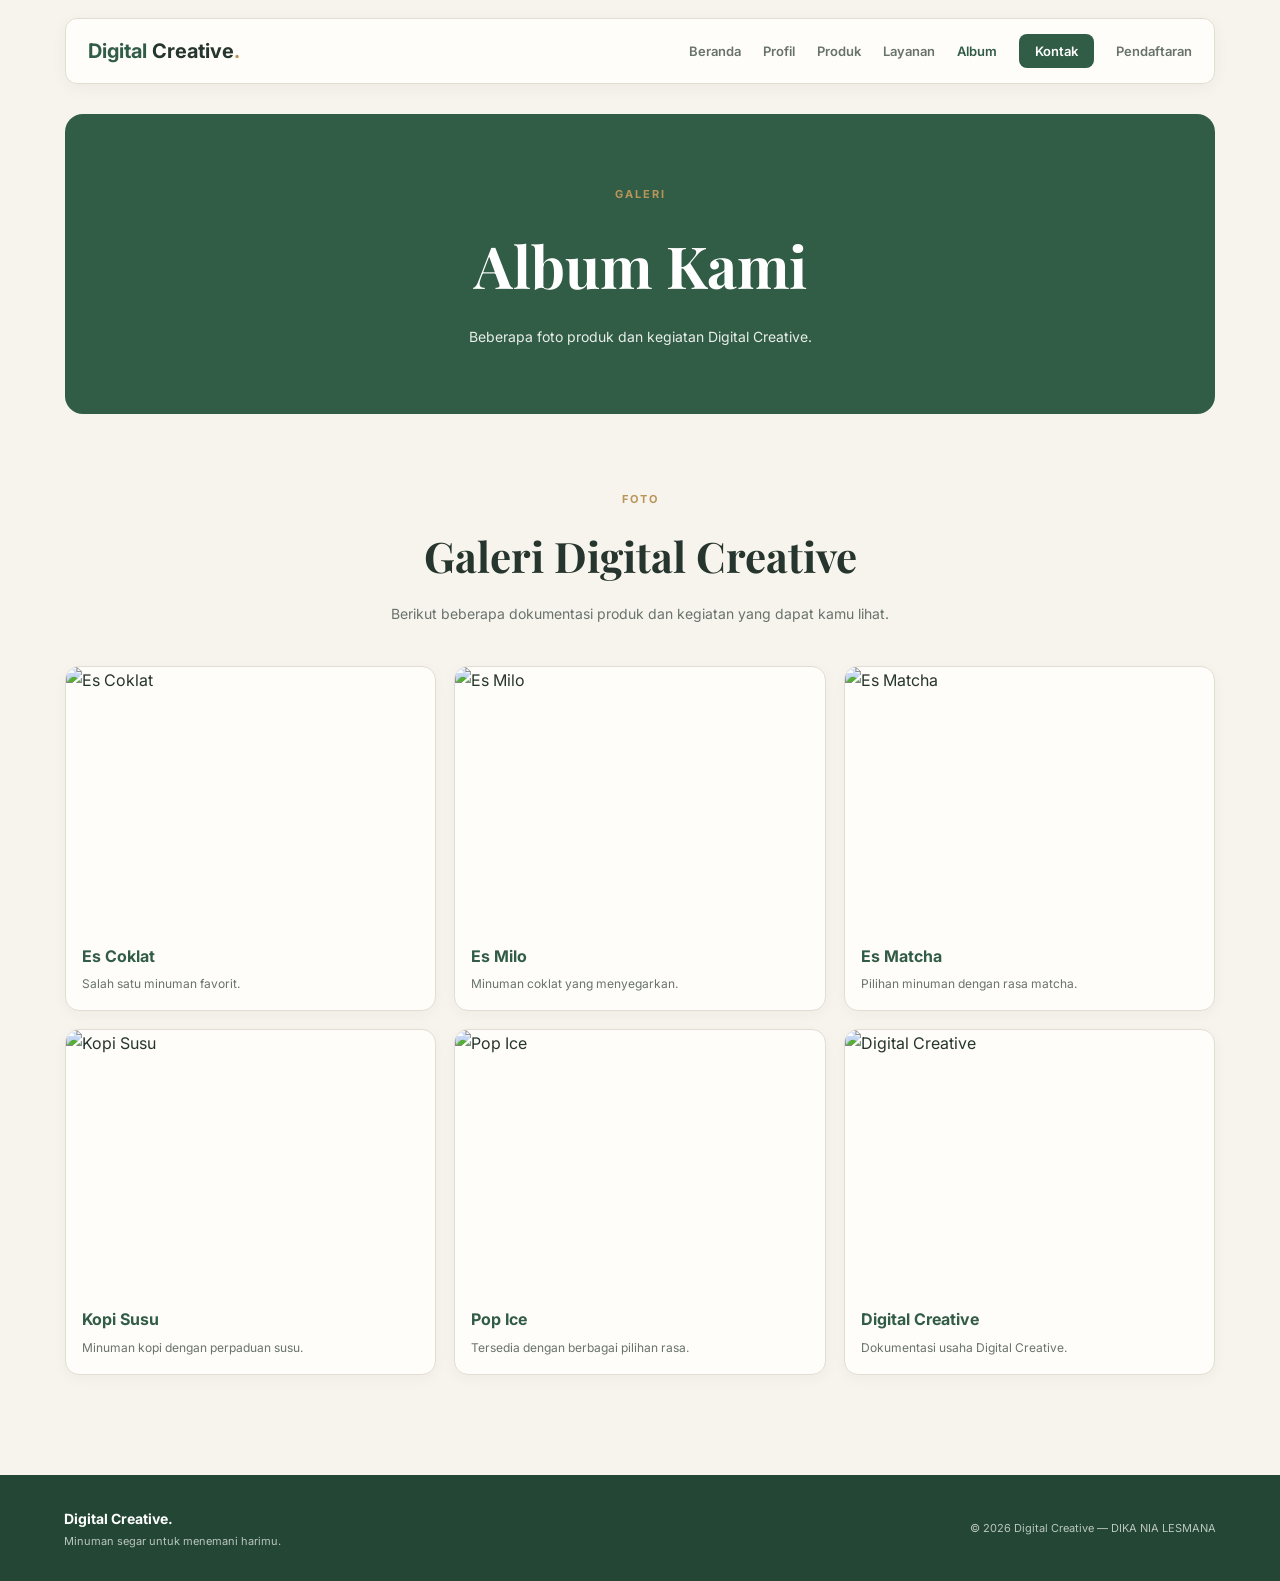
==== album.html @ 5ea25643 "Add files via upload" ====
<!DOCTYPE html>
<html lang="id">

<head>

    <meta charset="UTF-8">
    <meta name="viewport" content="width=device-width, initial-scale=1.0">

    <title>Album | Digital Creative</title>

    <link rel="stylesheet" href="style.css">

</head>

<body>


    <!-- NAVBAR -->

    <header class="navbar">

        <div class="logo">
            <span>Digital</span> Creative<b>.</b>
        </div>

        <nav>

            <ul class="menu">

                <li>
                    <a href="index.html">Beranda</a>
                </li>

                <li>
                    <a href="profil.html">Profil</a>
                </li>

                <li>
                    <a href="produk.html">Produk</a>
                </li>

                <li>
                    <a href="file:///C:/Tabelweb%202%20DIKA_XI_RPL2/layanan.html">Layanan</a>
                </li>

                <li>
                    <a href="album.html" class="active">
                        Album
                    </a>
                </li>

                <li>
                    <a href="kontak.html" class="contact">
                        Kontak
                    </a>
                </li>

                <li>
                    <a href="pendaftaran.html">
                        Pendaftaran
                    </a>
                </li>

            </ul>

        </nav>

    </header>


    <!-- HEADER -->

    <header class="page-header">

        <div>

            <span class="eyebrow">
                GALERI
            </span>

            <h1>
                Album Kami
            </h1>

            <p>
                Beberapa foto produk dan kegiatan Digital Creative.
            </p>

        </div>

    </header>


    <!-- ALBUM -->

    <section class="album-section">

        <div class="album-intro">

            <span class="eyebrow">
                FOTO
            </span>

            <h2>
                Galeri Digital Creative
            </h2>

            <p>
                Berikut beberapa dokumentasi produk dan kegiatan
                yang dapat kamu lihat.
            </p>

        </div>


        <div class="album-grid">


            <!-- ALBUM 1 -->

            <div class="album-item">

                <img
                    src="es coklat.jpeg"
                    alt="Es Coklat"
                >

                <div class="album-caption">

                    <h3>
                        Es Coklat
                    </h3>

                    <p>
                        Salah satu minuman favorit.
                    </p>

                </div>

            </div>


            <!-- ALBUM 2 -->

            <div class="album-item">

                <img
                    src="es milo.jpeg"
                    alt="Es Milo"
                >

                <div class="album-caption">

                    <h3>
                        Es Milo
                    </h3>

                    <p>
                        Minuman coklat yang menyegarkan.
                    </p>

                </div>

            </div>


            <!-- ALBUM 3 -->

            <div class="album-item">

                <img
                    src="es matcha.jpeg"
                    alt="Es Matcha"
                >

                <div class="album-caption">

                    <h3>
                        Es Matcha
                    </h3>

                    <p>
                        Pilihan minuman dengan rasa matcha.
                    </p>

                </div>

            </div>


            <!-- ALBUM 4 -->

            <div class="album-item">

                <img
                    src="kopi susu.jpeg"
                    alt="Kopi Susu"
                >

                <div class="album-caption">

                    <h3>
                        Kopi Susu
                    </h3>

                    <p>
                        Minuman kopi dengan perpaduan susu.
                    </p>

                </div>

            </div>


            <!-- ALBUM 5 -->

            <div class="album-item">

                <img
                    src="pop ice.jpeg"
                    alt="Pop Ice"
                >

                <div class="album-caption">

                    <h3>
                        Pop Ice
                    </h3>

                    <p>
                        Tersedia dengan berbagai pilihan rasa.
                    </p>

                </div>

            </div>


            <!-- ALBUM 6 -->

            <div class="album-item">

                <img
                    src="profil1.jpeg"
                    alt="Digital Creative"
                >

                <div class="album-caption">

                    <h3>
                        Digital Creative
                    </h3>

                    <p>
                        Dokumentasi usaha Digital Creative.
                    </p>

                </div>

            </div>


        </div>

    </section>


    <!-- FOOTER -->

    <footer>

        <div>
            <strong>Digital Creative.</strong>

            <p>
                Minuman segar untuk menemani harimu.
            </p>
        </div>

        <p>
            © 2026 Digital Creative — DIKA NIA LESMANA
        </p>

    </footer>


</body>
</html>
---- style.css ----
@import url('https://fonts.googleapis.com/css2?family=Inter:wght@400;500;600;700&family=Playfair+Display:wght@600;700&display=swap');

/* =========================
   DASAR
========================= */

* {
    margin: 0;
    padding: 0;
    box-sizing: border-box;
}

html {
    scroll-behavior: smooth;
}

body {
    font-family: 'Inter', sans-serif;
    background: #f7f4ee;
    color: #26352d;
    line-height: 1.7;
}

a {
    text-decoration: none;
    color: inherit;
}

img {
    max-width: 100%;
    display: block;
}


/* =========================
   WARNA
========================= */

:root {
    --cream: #f7f4ee;
    --white: #fffdf9;
    --green: #315c46;
    --green-dark: #244635;
    --gold: #b9955a;
    --text: #26352d;
    --muted: #68736c;
    --border: #e2ddd2;
    --shadow: 0 8px 25px rgba(40, 55, 45, 0.07);
}


/* =========================
   NAVBAR
========================= */

.navbar {
    width: 92%;
    max-width: 1150px;
    margin: 18px auto 0;

    padding: 15px 22px;

    display: flex;
    justify-content: space-between;
    align-items: center;

    background: var(--white);

    border: 1px solid var(--border);
    border-radius: 12px;

    position: sticky;
    top: 12px;

    z-index: 100;

    box-shadow: 0 4px 15px rgba(40, 55, 45, 0.05);
}

.logo {
    font-size: 20px;
    font-weight: 700;
    white-space: nowrap;
}

.logo span {
    color: var(--green);
}

.logo b {
    color: var(--gold);
}

.menu {
    display: flex;
    align-items: center;
    gap: 22px;
    list-style: none;
}

.menu a {
    color: var(--muted);
    font-size: 13px;
    font-weight: 600;
    transition: 0.2s;
}

.menu a:hover,
.menu a.active {
    color: var(--green);
}

.menu .contact {
    background: var(--green);
    color: white;

    padding: 9px 16px;
    border-radius: 8px;
}

.menu .contact:hover {
    background: var(--green-dark);
    color: white;
}


/* =========================
   HERO
========================= */

.hero {
    width: 92%;
    max-width: 1150px;
    min-height: 590px;

    margin: auto;

    display: grid;
    grid-template-columns: 1fr 1fr;

    align-items: center;

    gap: 55px;
}

.eyebrow {
    display: inline-block;

    color: var(--gold);

    font-size: 11px;
    font-weight: 700;

    letter-spacing: 2px;

    margin-bottom: 12px;
}

.hero h1 {
    font-family: 'Playfair Display', serif;

    font-size: clamp(42px, 6vw, 68px);

    line-height: 1.08;

    margin-bottom: 20px;

    color: var(--text);
}

.hero h1 span {
    color: var(--green);
}

.hero p {
    max-width: 570px;

    color: var(--muted);

    font-size: 15px;

    margin-bottom: 28px;
}

.buttons {
    display: flex;
    gap: 10px;
    flex-wrap: wrap;
}

.btn {
    display: inline-block;

    padding: 12px 20px;

    border-radius: 8px;

    background: var(--green);

    color: white;

    font-size: 13px;
    font-weight: 600;

    transition: 0.2s;
}

.btn:hover {
    background: var(--green-dark);
    transform: translateY(-2px);
}

.btn-outline {
    background: transparent;

    color: var(--green);

    border: 1px solid var(--green);
}

.btn-outline:hover {
    background: var(--green);
    color: white;
}


/* =========================
   HERO IMAGE
========================= */

.hero-image img {
    width: 100%;
    height: 440px;

    object-fit: cover;

    border-radius: 18px;

    box-shadow: var(--shadow);
}


/* =========================
   SECTION
========================= */

.section {
    width: 92%;
    max-width: 1150px;

    margin: auto;

    padding: 85px 0;
}

.section-header {
    max-width: 650px;

    text-align: center;

    margin: 0 auto 45px;
}

.section h2 {
    font-family: 'Playfair Display', serif;

    font-size: clamp(32px, 4vw, 46px);

    line-height: 1.2;

    margin-bottom: 12px;
}

.section-header p {
    color: var(--muted);
}


/* =========================
   CARDS
========================= */

.cards {
    display: grid;

    grid-template-columns: repeat(3, 1fr);

    gap: 20px;
}

.card {
    background: var(--white);

    border: 1px solid var(--border);

    border-radius: 14px;

    padding: 28px;

    transition: 0.25s;
}

.card:hover {
    transform: translateY(-5px);
    box-shadow: var(--shadow);
}

.icon {
    width: 48px;
    height: 48px;

    display: grid;
    place-items: center;

    background: #edf1eb;

    border-radius: 12px;

    margin-bottom: 18px;

    font-size: 21px;
}

.card h3 {
    margin-bottom: 8px;

    font-size: 18px;
}

.card p {
    color: var(--muted);

    font-size: 13px;
}


/* =========================
   ABOUT
========================= */

.about {
    width: 92%;
    max-width: 1150px;

    margin: auto;

    padding: 80px 0 110px;

    display: grid;

    grid-template-columns: .9fr 1.1fr;

    gap: 65px;

    align-items: center;
}

.about-image img {
    width: 100%;
    height: 450px;

    object-fit: cover;

    border-radius: 18px;

    box-shadow: var(--shadow);
}

.about-text h2 {
    font-family: 'Playfair Display', serif;

    font-size: clamp(32px, 4vw, 46px);

    line-height: 1.2;

    margin-bottom: 18px;
}

.about-text p {
    color: var(--muted);

    margin-bottom: 12px;

    font-size: 14px;
}

.about-text strong {
    display: block;

    margin: 22px 0 8px;
}

.about-text ol {
    padding-left: 20px;

    color: var(--muted);

    font-size: 14px;
}


/* =========================
   PAGE HEADER
========================= */

.page-header {
    width: 92%;
    max-width: 1150px;

    min-height: 300px;

    margin: 30px auto 0;

    display: flex;

    justify-content: center;
    align-items: center;

    text-align: center;

    padding: 50px 20px;

    background: var(--green);

    border-radius: 18px;
}

.page-header h1 {
    color: white;

    font-family: 'Playfair Display', serif;

    font-size: clamp(38px, 5vw, 58px);

    margin-bottom: 10px;
}

.page-header p {
    color: #e8eee9;

    font-size: 14px;
}


/* =========================
   PROFILE
========================= */

.profile-content {
    width: 92%;
    max-width: 1150px;

    margin: auto;

    padding: 85px 0;

    display: grid;

    grid-template-columns: 1.1fr .9fr;

    gap: 65px;

    align-items: center;
}

.profile-content h2 {
    font-family: 'Playfair Display', serif;

    font-size: 44px;

    line-height: 1.2;

    margin-bottom: 15px;
}

.description {
    color: var(--muted);

    font-size: 14px;

    margin-bottom: 25px;
}

.biodata {
    display: grid;

    grid-template-columns: repeat(2, 1fr);

    gap: 12px;
}

.bio-card {
    background: var(--white);

    border: 1px solid var(--border);

    padding: 18px;

    border-radius: 12px;
}

.bio-label {
    display: block;

    color: #89918b;

    font-size: 9px;

    font-weight: 700;

    letter-spacing: 1.5px;

    margin-bottom: 5px;
}

.bio-value {
    font-size: 12px;

    font-weight: 700;
}

.profile-photo {
    display: flex;

    justify-content: center;
}

.profile-card {
    width: min(100%, 360px);

    padding: 10px;

    background: white;

    border: 1px solid var(--border);

    border-radius: 18px;

    box-shadow: var(--shadow);
}

.profile-card img {
    width: 100%;

    aspect-ratio: 4 / 5;

    object-fit: cover;

    border-radius: 12px;
}


/* =========================
   VALUES
========================= */

.values {
    width: 92%;
    max-width: 1150px;

    margin: auto;

    padding-bottom: 100px;
}

.values-header {
    text-align: center;

    max-width: 650px;

    margin: 0 auto 40px;
}

.values-header h2 {
    font-family: 'Playfair Display', serif;

    font-size: 42px;

    margin-bottom: 10px;
}

.values-header p {
    color: var(--muted);

    font-size: 14px;
}

.value-grid {
    display: grid;

    grid-template-columns: repeat(3, 1fr);

    gap: 20px;
}

.value-card {
    background: var(--white);

    border: 1px solid var(--border);

    border-radius: 14px;

    padding: 28px;
}

.value-icon {
    width: 48px;
    height: 48px;

    display: grid;
    place-items: center;

    background: #edf1eb;

    color: var(--green);

    border-radius: 12px;

    margin-bottom: 17px;
}

.value-card h3 {
    font-size: 18px;

    margin-bottom: 8px;
}

.value-card p {
    color: var(--muted);

    font-size: 13px;
}


/* =========================
   PRODUK
========================= */

.product-hero {
    width: 92%;
    max-width: 1150px;

    min-height: 330px;

    margin: auto;

    display: flex;

    justify-content: center;
    align-items: center;

    text-align: center;

    padding: 70px 20px;
}

.hero-content {
    max-width: 700px;
}

.product-hero h1 {
    font-family: 'Playfair Display', serif;

    font-size: clamp(40px, 6vw, 60px);

    line-height: 1.1;

    margin-bottom: 15px;
}

.product-hero h1 span {
    color: var(--green);
}

.hero-description {
    color: var(--muted);

    font-size: 14px;
}

.products {
    width: 92%;
    max-width: 1150px;

    margin: auto;

    padding-bottom: 90px;
}

.product-grid {
    display: grid;

    grid-template-columns: repeat(3, 1fr);

    gap: 22px;
}

.product-card {
    background: var(--white);

    border: 1px solid var(--border);

    border-radius: 16px;

    overflow: hidden;

    transition: .25s;
}

.product-card:hover {
    transform: translateY(-5px);

    box-shadow: var(--shadow);
}

.product-image {
    height: 250px;

    overflow: hidden;

    background: #eee;
}

.product-image img {
    width: 100%;
    height: 100%;

    object-fit: cover;

    transition: .3s;
}

.product-card:hover .product-image img {
    transform: scale(1.03);
}

.product-label {
    position: absolute;

    margin-top: -235px;
    margin-left: 15px;

    background: white;

    color: var(--green);

    padding: 6px 10px;

    border-radius: 20px;

    font-size: 9px;

    font-weight: 700;
}

.product-content {
    padding: 22px;
}

.product-content h3 {
    font-size: 19px;

    margin-bottom: 7px;
}

.product-content p {
    color: var(--muted);

    font-size: 13px;

    min-height: 65px;

    margin-bottom: 15px;
}

.product-bottom {
    display: flex;

    justify-content: space-between;

    align-items: center;
}

.price {
    color: var(--green);

    font-size: 17px;

    font-weight: 700;
}

.buy-btn {
    background: var(--green);

    color: white;

    padding: 8px 13px;

    border-radius: 7px;

    font-size: 11px;

    font-weight: 600;
}

.buy-btn:hover {
    background: var(--green-dark);
}

.product-info {
    width: 92%;
    max-width: 950px;

    margin: 0 auto 90px;

    padding: 40px;

    text-align: center;

    background: #e9eee8;

    border-radius: 16px;
}

.product-info h2 {
    font-family: 'Playfair Display', serif;

    font-size: 30px;

    color: var(--green);

    margin-bottom: 8px;
}

.product-info p {
    color: var(--muted);

    font-size: 14px;
}


/* =========================
   LAYANAN
========================= */

.service-section {
    width: 92%;
    max-width: 1150px;

    margin: auto;

    padding: 80px 0;
}

.section-title {
    text-align: center;

    margin-bottom: 45px;
}

.section-title h2 {
    font-family: 'Playfair Display', serif;

    color: var(--green);

    font-size: 40px;

    margin-bottom: 10px;
}

.section-title p {
    color: var(--muted);

    font-size: 14px;
}

.service-container {
    display: grid;

    grid-template-columns: repeat(3, 1fr);

    gap: 20px;
}

.service-card {
    background: var(--white);

    padding: 30px 25px;

    text-align: center;

    border-radius: 14px;

    border: 1px solid var(--border);

    transition: .25s;
}

.service-card:hover {
    transform: translateY(-5px);

    box-shadow: var(--shadow);
}

.service-icon {
    width: 65px;
    height: 65px;

    margin: 0 auto 18px;

    border-radius: 50%;

    background: #edf1eb;

    display: flex;

    justify-content: center;
    align-items: center;

    font-size: 28px;
}

.service-card h3 {
    color: var(--green);

    font-size: 18px;

    margin-bottom: 8px;
}

.service-card p {
    color: var(--muted);

    font-size: 13px;
}


/* =========================
   CTA
========================= */

.cta {
    background: var(--green);

    padding: 55px 8%;

    text-align: center;

    color: white;
}

.cta h2 {
    font-family: 'Playfair Display', serif;

    font-size: 32px;

    margin-bottom: 10px;
}

.cta p {
    color: #e2e9e4;

    font-size: 14px;

    margin-bottom: 22px;
}

.cta a {
    display: inline-block;

    background: white;

    color: var(--green);

    padding: 10px 22px;

    border-radius: 7px;

    font-size: 13px;

    font-weight: 700;
}

.cta a:hover {
    background: #f1eee6;
}


/* =========================
   ALBUM
========================= */

.album-section {
    width: 92%;
    max-width: 1150px;

    margin: auto;

    padding: 70px 0 100px;
}

.album-intro {
    text-align: center;

    max-width: 650px;

    margin: 0 auto 40px;
}

.album-intro h2 {
    font-family: 'Playfair Display', serif;

    font-size: 42px;

    margin-bottom: 10px;
}

.album-intro p {
    color: var(--muted);

    font-size: 14px;
}

.album-grid {
    display: grid;

    grid-template-columns: repeat(3, 1fr);

    gap: 18px;
}

.album-item {
    background: var(--white);

    border: 1px solid var(--border);

    border-radius: 14px;

    overflow: hidden;

    box-shadow: 0 4px 15px rgba(40, 55, 45, .04);
}

.album-item img {
    width: 100%;
    height: 260px;

    object-fit: cover;

    transition: .3s;
}

.album-item:hover img {
    transform: scale(1.03);
}

.album-caption {
    padding: 16px;
}

.album-caption h3 {
    color: var(--green);

    font-size: 16px;

    margin-bottom: 4px;
}

.album-caption p {
    color: var(--muted);

    font-size: 12px;
}


/* =========================
   KONTAK
========================= */

.contact-section {
    width: 92%;
    max-width: 1000px;

    margin: auto;

    padding: 70px 0 100px;
}

.contact-grid {
    display: grid;

    grid-template-columns: .8fr 1.2fr;

    gap: 25px;
}

.contact-info,
.contact-form {
    background: var(--white);

    border: 1px solid var(--border);

    border-radius: 15px;

    padding: 30px;

    box-shadow: 0 5px 20px rgba(40, 55, 45, .04);
}

.contact-info h2,
.contact-form h2 {
    font-family: 'Playfair Display', serif;

    color: var(--green);

    font-size: 28px;

    margin-bottom: 15px;
}

.contact-info > p {
    color: var(--muted);

    font-size: 13px;

    margin-bottom: 25px;
}

.contact-item {
    padding: 14px 0;

    border-bottom: 1px solid var(--border);
}

.contact-item:last-child {
    border-bottom: none;
}

.contact-item strong {
    display: block;

    color: var(--green);

    font-size: 12px;

    margin-bottom: 3px;
}

.contact-item span {
    color: var(--muted);

    font-size: 13px;
}

.form-group {
    margin-bottom: 17px;
}

.form-group label {
    display: block;

    font-size: 12px;

    font-weight: 600;

    margin-bottom: 6px;
}

.form-group input,
.form-group textarea,
.form-group select {
    width: 100%;

    padding: 11px 12px;

    border: 1px solid var(--border);

    border-radius: 8px;

    background: #fff;

    font-family: inherit;

    font-size: 13px;

    outline: none;
}

.form-group textarea {
    min-height: 120px;

    resize: vertical;
}

.form-group input:focus,
.form-group textarea:focus,
.form-group select:focus {
    border-color: var(--green);
}

.submit-btn {
    border: none;

    background: var(--green);

    color: white;

    padding: 11px 20px;

    border-radius: 8px;

    font-family: inherit;

    font-size: 13px;

    font-weight: 600;

    cursor: pointer;
}

.submit-btn:hover {
    background: var(--green-dark);
}


/* =========================
   FOOTER
========================= */

footer {
    background: var(--green-dark);

    color: #dfe7e1;

    padding: 30px 5%;

    display: flex;

    justify-content: space-between;

    align-items: center;

    gap: 20px;
}

footer strong {
    color: white;

    font-size: 14px;
}

footer p {
    font-size: 11px;

    opacity: .8;
}


/* =========================
   RESPONSIVE
========================= */

@media (max-width: 850px) {

    .menu {
        display: none;
    }

    .hero {
        grid-template-columns: 1fr;

        padding: 70px 0;

        min-height: auto;
    }

    .hero-image img {
        height: 380px;
    }

    .cards,
    .value-grid,
    .service-container,
    .product-grid {
        grid-template-columns: repeat(2, 1fr);
    }

    .about,
    .profile-content,
    .contact-grid {
        grid-template-columns: 1fr;

        gap: 40px;
    }

    .profile-photo {
        order: -1;
    }

    .album-grid {
        grid-template-columns: repeat(2, 1fr);
    }

    footer {
        flex-direction: column;

        align-items: flex-start;
    }
}


@media (max-width: 550px) {

    .navbar {
        width: 94%;

        padding: 14px 16px;
    }

    .logo {
        font-size: 18px;
    }

    .hero {
        width: 92%;

        padding: 55px 0;
    }

    .hero h1 {
        font-size: 42px;
    }

    .hero-image img {
        height: 300px;
    }

    .buttons {
        flex-direction: column;
    }

    .btn {
        text-align: center;
    }

    .section {
        padding: 65px 0;
    }

    .cards,
    .value-grid,
    .service-container,
    .product-grid,
    .album-grid {
        grid-template-columns: 1fr;
    }

    .about {
        padding: 60px 0 80px;
    }

    .about-image img {
        height: 330px;
    }

    .biodata {
        grid-template-columns: 1fr;
    }

    .profile-content h2 {
        font-size: 35px;
    }

    .profile-card {
        width: 90%;
    }

    .page-header {
        width: 94%;

        min-height: 250px;

        margin-top: 22px;
    }

    .page-header h1 {
        font-size: 38px;
    }

    .product-hero {
        min-height: 280px;
    }

    .product-hero h1 {
        font-size: 40px;
    }

    .product-image {
        height: 280px;
    }

    .product-info {
        padding: 30px 20px;
    }

    .album-item img {
        height: 280px;
    }

    .contact-section {
        padding: 55px 0 75px;
    }

    footer {
        padding: 28px 20px;
    }
}
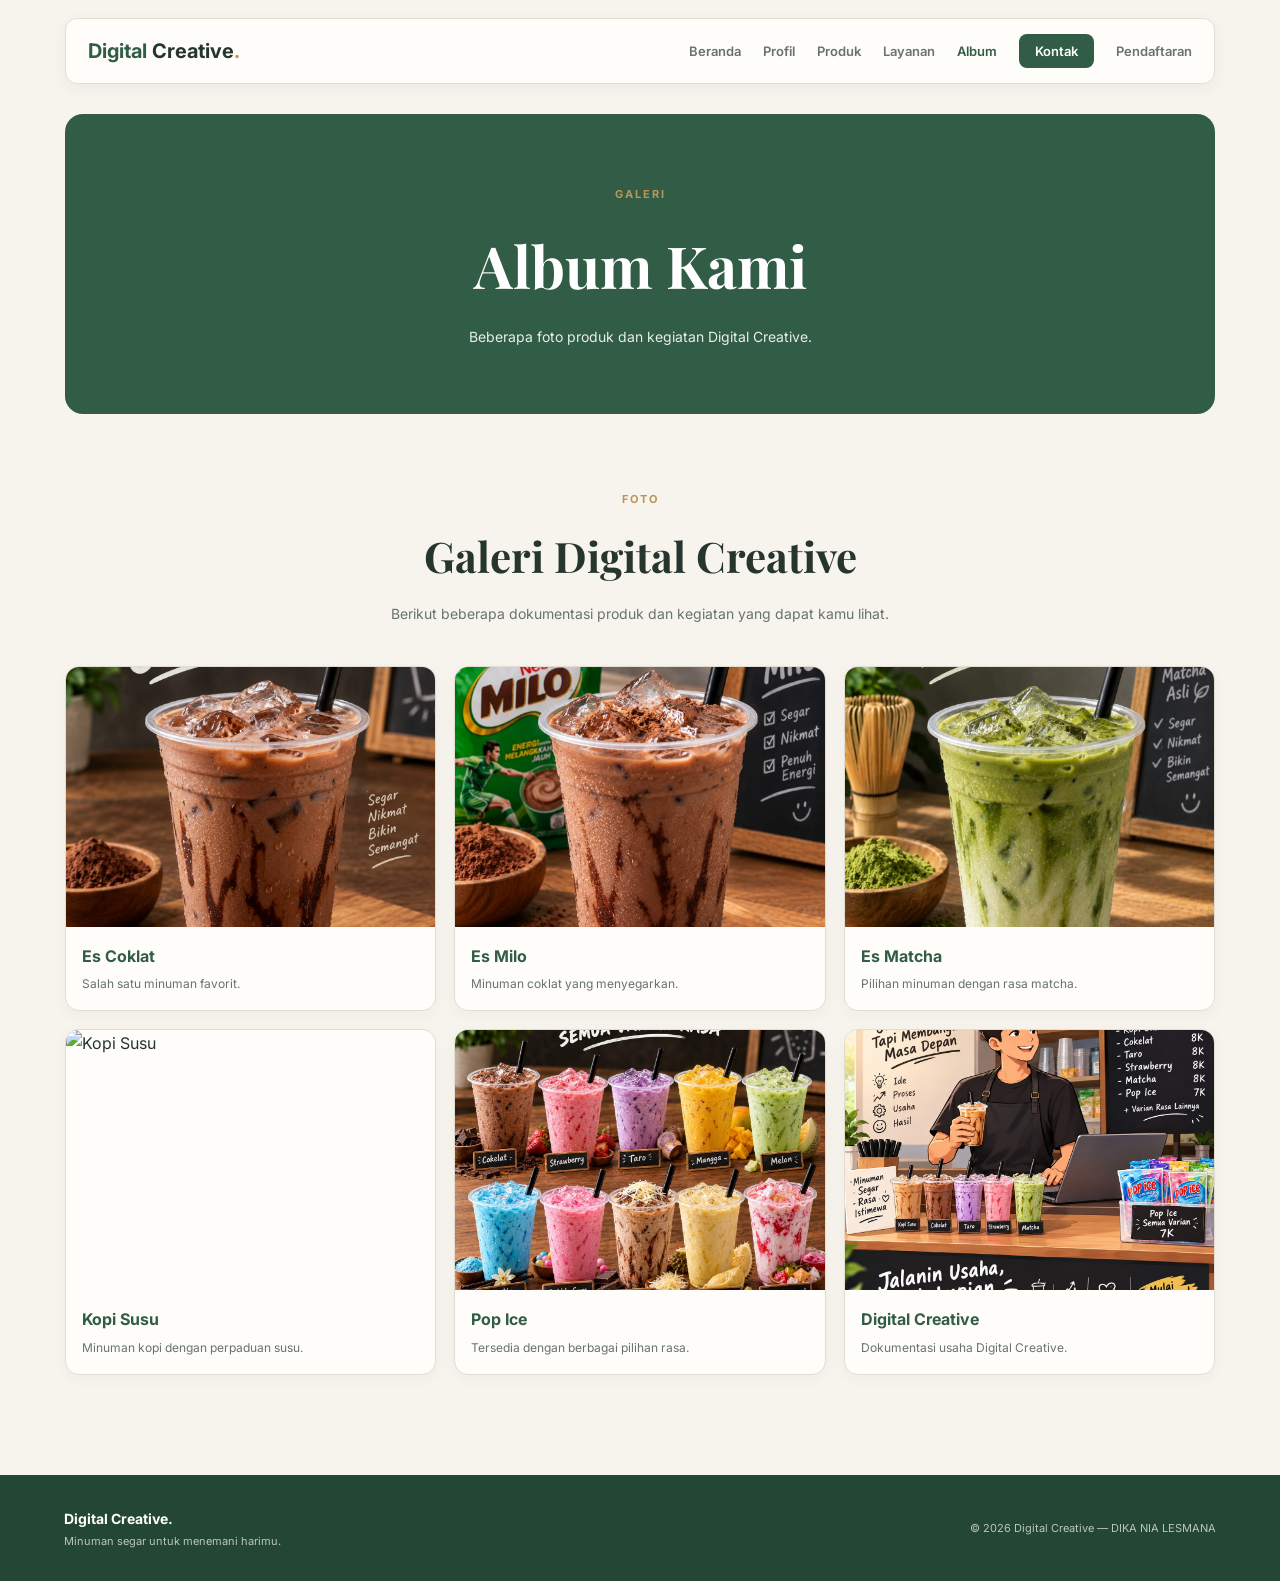
==== commit 7cee3d03: "album.html" ====
--- a/album.html
+++ b/album.html
@@ -40,7 +40,7 @@
                 </li>
 
                 <li>
-                    <a href="file:///C:/Tabelweb%202%20DIKA_XI_RPL2/layanan.html">Layanan</a>
+                    <a href="layanan.html">Layanan</a>
                 </li>
 
                 <li>
@@ -285,4 +285,4 @@
 
 
 </body>
-</html>+</html>
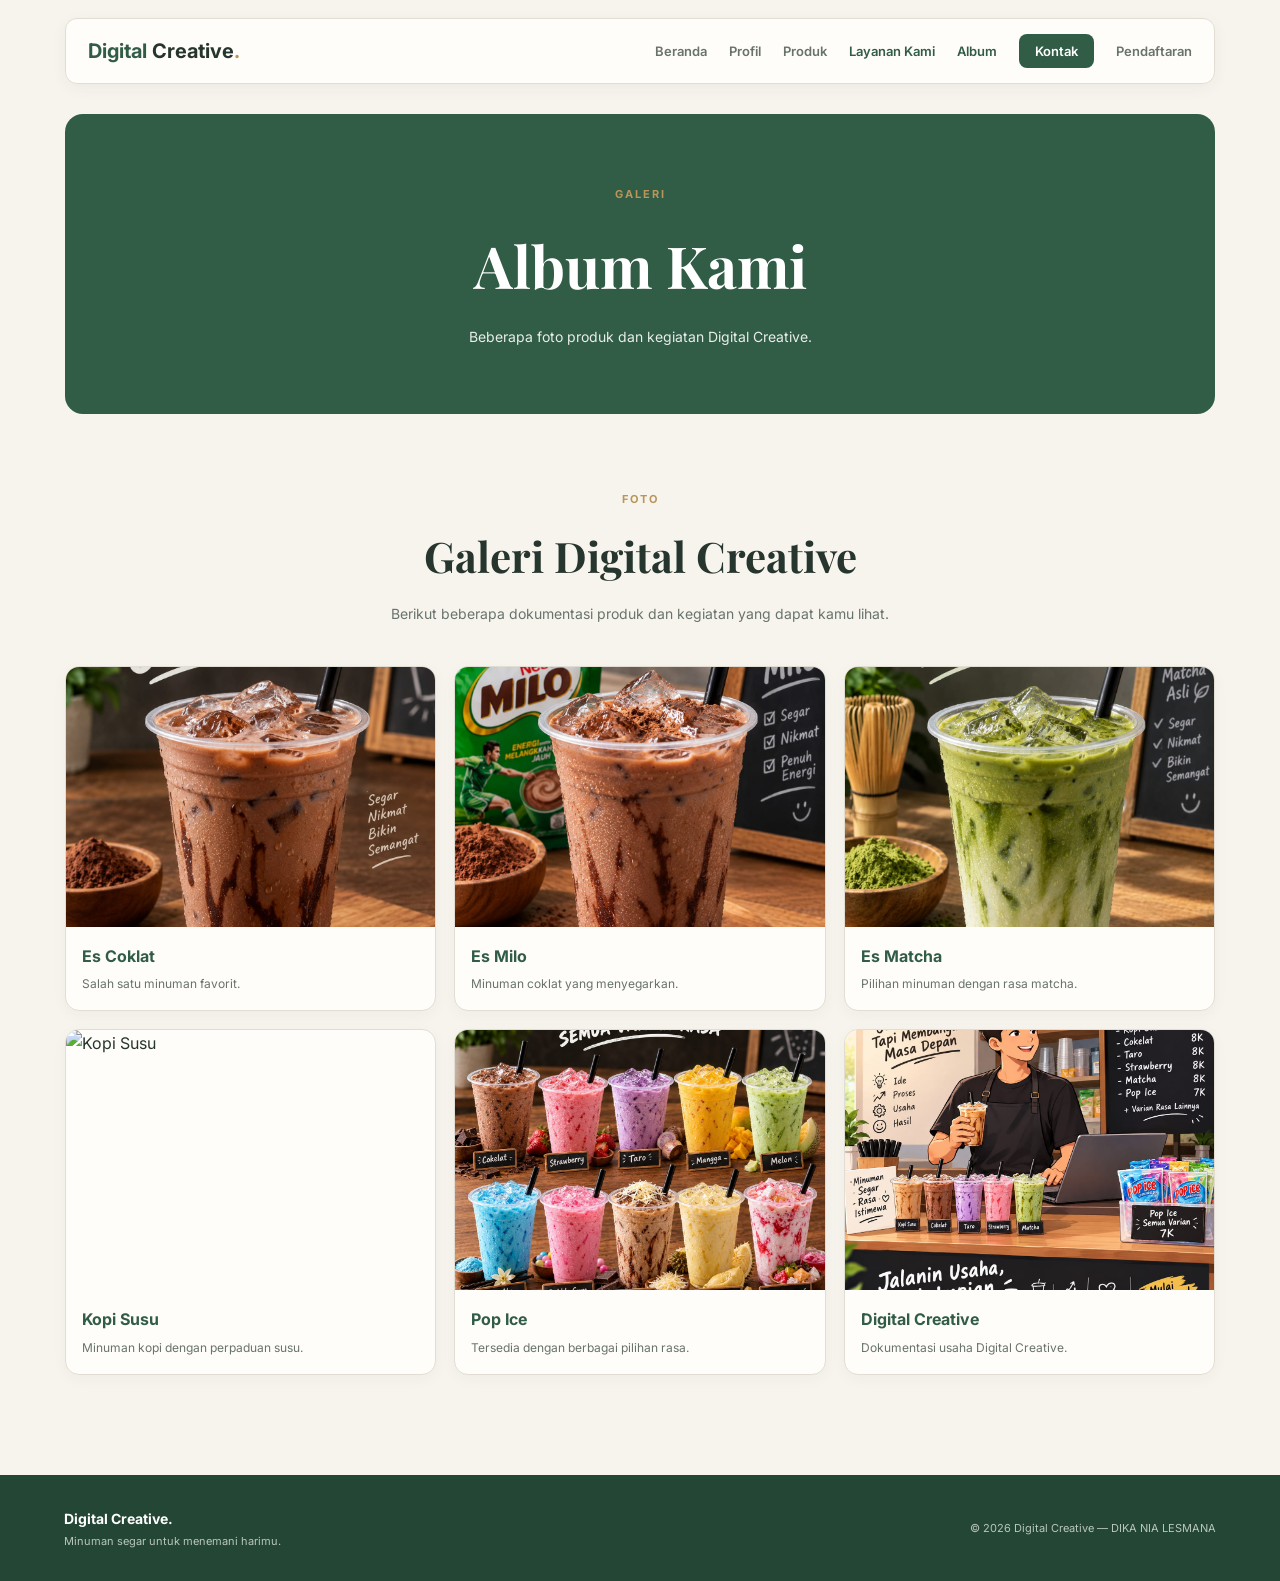
==== commit 0c153b1b: "album.html" ====
--- a/album.html
+++ b/album.html
@@ -40,8 +40,10 @@
                 </li>
 
                 <li>
-                    <a href="layanan.html">Layanan</a>
-                </li>
+                <a href="layanankami.html" class="active">
+                    Layanan Kami
+                </a>
+            </li>
 
                 <li>
                     <a href="album.html" class="active">
